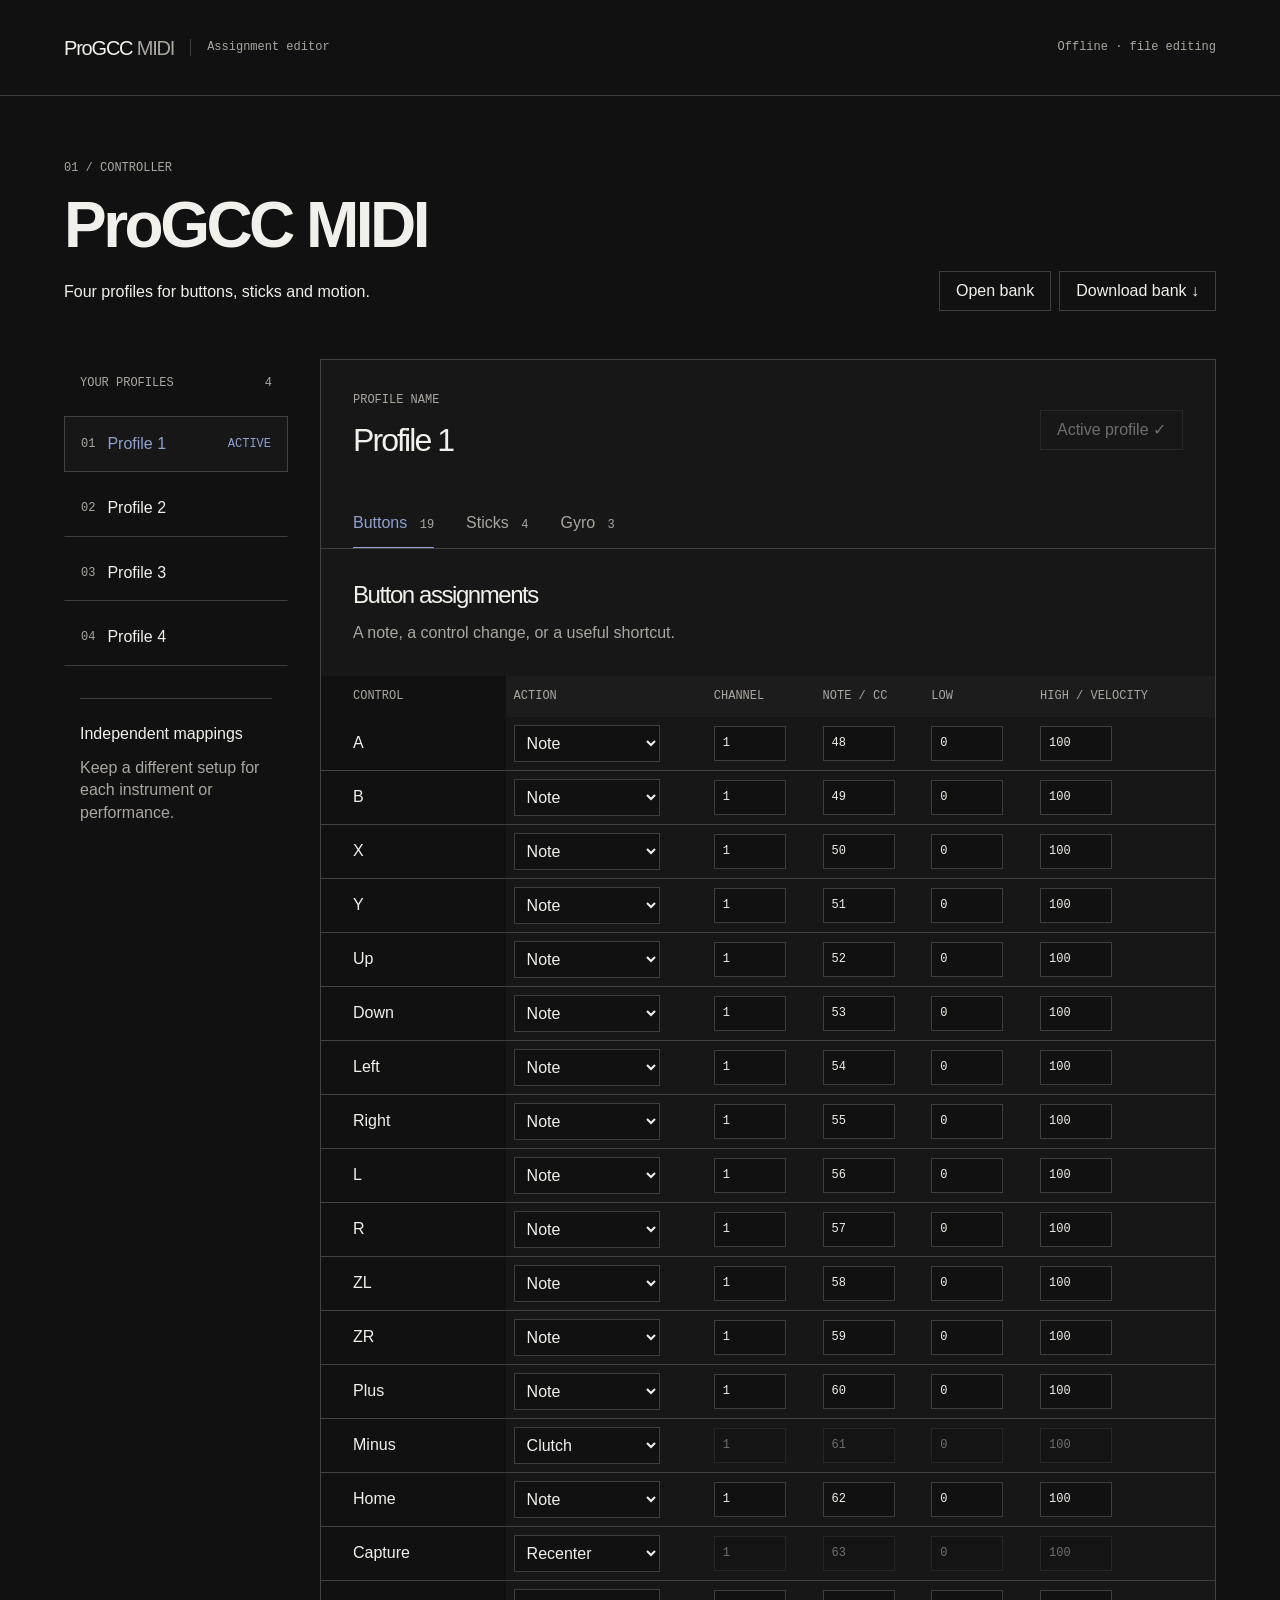
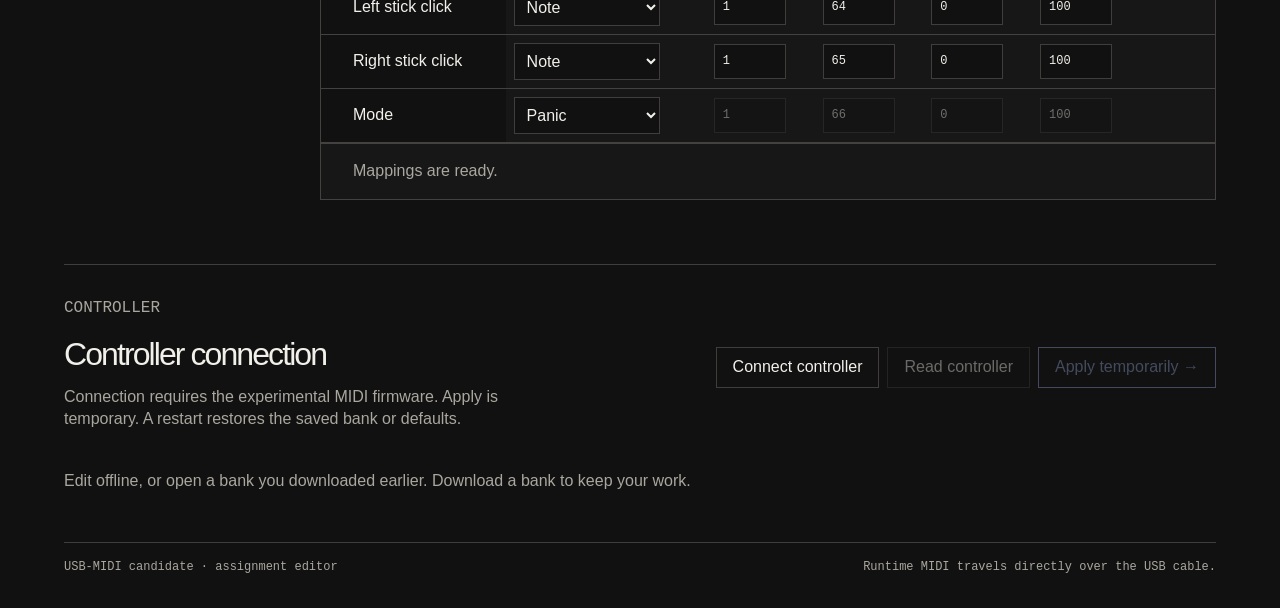
==== progcc-midi/index.html @ e27957c0 "Host ProGCC MIDI editor from Misc" ====
<!doctype html>
<html lang="en">
<head>
  <meta charset="utf-8"><meta name="viewport" content="width=device-width,initial-scale=1">
  <title>ProGCC MIDI — Assignment editor</title>
  <link rel="stylesheet" href="style.css">
</head>
<body>
  <header><div class="brand"><strong>ProGCC <span>MIDI</span></strong><small>Assignment editor</small></div><span id="connection" class="badge">Offline · file editing</span></header>
  <main>
    <section class="intro"><div><p class="eyebrow">01 / Controller</p><h1>ProGCC MIDI</h1><p>Four profiles for buttons, sticks and motion.</p></div><div class="file-actions"><button id="import">Open bank</button><button id="export">Download bank <span aria-hidden="true">↓</span></button><input id="file" type="file" accept=".pmid" hidden></div></section>
    <div class="workspace">
      <aside><div class="aside-title">YOUR PROFILES <span>4</span></div><nav id="profiles" aria-label="Profiles"></nav><div class="aside-note"><span class="dot"></span><strong>Independent mappings</strong><p>Keep a different setup for each instrument or performance.</p></div></aside>
      <section class="panel">
        <div class="profile-head"><div><label for="profile-name">PROFILE NAME</label><input id="profile-name" maxlength="24" aria-label="Profile name"></div><button id="make-active">Use this profile</button></div>
        <div class="tabs" role="tablist" aria-label="Input group"><button role="tab" data-tab="buttons" aria-selected="true">Buttons <span>19</span></button><button role="tab" data-tab="sticks" aria-selected="false">Sticks <span>4</span></button><button role="tab" data-tab="gyro" aria-selected="false">Gyro <span>3</span></button></div>
        <div class="group-intro"><h2 id="group-title">Button assignments</h2><p id="group-description">A note, a control change, or a useful shortcut.</p></div>
        <div id="controls"></div>
        <div class="validation" id="validation" role="status">Mappings are ready.</div>
      </section>
    </div>
    <section class="controller"><div><p class="eyebrow">CONTROLLER</p><h2>Controller connection</h2><p>Connection requires the experimental MIDI firmware. Apply is temporary. A restart restores the saved bank or defaults.</p></div><div class="device-actions"><button id="connect">Connect controller</button><button id="disconnect" hidden>Disconnect</button><button id="read" disabled>Read controller</button><button class="primary" id="apply" disabled>Apply temporarily <span aria-hidden="true">→</span></button></div></section>
    <p id="status" class="status" role="status" aria-live="polite">Edit offline, or open a bank you downloaded earlier. Download a bank to keep your work.</p>
    <footer><span>USB-MIDI candidate · assignment editor</span><span>Runtime MIDI travels directly over the USB cable.</span></footer>
  </main>
  <script type="module" src="app.mjs"></script>
</body>
</html>
---- progcc-midi/style.css ----
/* Wes Langill website style reference, 29 Sep 2026. Four colors only. */
:root{color-scheme:dark;--ink:#111111;--paper:#F2F0EA;--quiet:#AAA79F;--signal:#90A1CF;--rule:rgba(242,240,234,.2);--panel:rgba(242,240,234,.025);--mono:"Courier New",monospace}
*{box-sizing:border-box}body{margin:0;background:var(--ink);color:var(--paper);font:16px/1.4 Arial,sans-serif}header{min-height:96px;border-bottom:1px solid var(--rule);display:flex;align-items:center;justify-content:space-between;padding:24px 64px;gap:24px}.brand{display:flex;align-items:center;gap:16px}.brand strong{font-size:20px;font-weight:500;letter-spacing:-.06em}.brand strong span{color:var(--quiet)}.brand small,.badge{font:12px/1.4 var(--mono);color:var(--quiet)}.brand small{border-left:1px solid var(--rule);padding-left:16px}.badge{padding:8px 0;white-space:nowrap}.mark{display:none}main{max-width:1536px;margin:auto;padding:64px 64px 32px}.intro{display:flex;justify-content:space-between;align-items:flex-end;margin-bottom:48px;gap:32px}.eyebrow{color:var(--quiet);font:12px/1.4 var(--mono);letter-spacing:0;text-transform:uppercase;margin:0 0 16px}h1{font-size:64px;letter-spacing:-.055em;line-height:1;font-weight:700;margin:0 0 24px}p{color:var(--quiet);margin:8px 0}.intro>div>p:last-child{color:var(--paper)}button{font:16px/1.4 Arial,sans-serif;cursor:pointer;color:var(--paper);background:transparent;border:1px solid var(--rule);border-radius:0;padding:8px 16px;white-space:nowrap}button:hover:not(:disabled){border-color:var(--signal);color:var(--signal);background:var(--panel)}button:disabled{cursor:default;opacity:.4}.file-actions,.device-actions{display:flex;gap:8px;flex-wrap:wrap}.workspace{display:grid;grid-template-columns:224px minmax(0,1fr);gap:32px}aside{padding-top:16px}.aside-title{font:12px/1.4 var(--mono);letter-spacing:0;color:var(--quiet);display:flex;justify-content:space-between;padding:0 16px;margin-bottom:24px}.aside-title span{color:var(--quiet)}#profiles{display:grid;gap:8px}#profiles button{display:flex;align-items:center;gap:12px;text-align:left;padding:16px;border:1px solid transparent;border-bottom-color:var(--rule);min-width:0}#profiles button.selected{background:var(--panel);border-color:var(--rule);color:var(--signal)}.profile-number{font:12px/1.4 var(--mono);color:var(--quiet)}#profiles .name{flex:1;min-width:0;overflow:hidden;text-overflow:ellipsis}.active-mark{font:12px/1.4 var(--mono);color:var(--signal);background:none;border-radius:0;padding:0}.aside-note{border-top:1px solid var(--rule);margin:32px 16px;padding-top:24px}.aside-note strong{font-weight:400}.aside-note p{margin:12px 0}.dot{display:none}.panel{background:var(--panel);border:1px solid var(--rule);border-radius:0;overflow:hidden;min-width:0}.profile-head{display:flex;align-items:center;justify-content:space-between;padding:32px;gap:24px}.profile-head label{display:block;font:12px/1.4 var(--mono);letter-spacing:0;color:var(--quiet);margin-bottom:12px}.profile-head input{font:500 32px/1.2 Arial,sans-serif;letter-spacing:-.06em;background:transparent;border:0;border-bottom:1px solid transparent;width:100%;max-width:320px;border-radius:0;padding:0 0 8px}.profile-head input:focus{border-bottom-color:var(--signal);outline:0}.tabs{display:flex;border-bottom:1px solid var(--rule);padding:0 32px;gap:32px}.tabs button{background:none;border:0;border-bottom:1px solid transparent;border-radius:0;padding:12px 0;color:var(--quiet)}.tabs button[aria-selected=true]{color:var(--signal);border-color:var(--signal)}.tabs span{font:12px/1.4 var(--mono);margin-left:8px;color:var(--quiet)}.group-intro{padding:32px 32px 24px}h2{font-size:24px;line-height:1.2;margin:0 0 12px;font-weight:500;letter-spacing:-.06em}.group-intro p{font-size:16px}.table-wrap{overflow-x:auto}table{border-collapse:collapse;width:100%;text-align:left;font-size:16px}th{font:12px/1.4 var(--mono);letter-spacing:0;text-transform:uppercase;color:var(--quiet);background:rgba(242,240,234,.025);padding:12px 8px;white-space:nowrap}td{padding:8px;border-bottom:1px solid var(--rule)}td:first-child,th:first-child{padding-left:32px;position:sticky;left:0;z-index:1;background:var(--ink)}td:first-child{min-width:128px;font-weight:400}td:last-child,th:last-child{padding-right:32px}input,select{font:16px/1.4 Arial,sans-serif;color:var(--paper);background:var(--ink);border:1px solid var(--rule);border-radius:0;padding:8px;max-width:100%}input[type=number]{font:12px/1.4 var(--mono);width:96px}#controls .table-wrap:first-child input[type=number]{width:72px}select{min-width:112px}input:disabled,select:disabled{opacity:.4}input[type=checkbox]{accent-color:var(--signal);width:16px;height:16px;margin:8px}.validation{font-size:16px;padding:16px 32px;color:var(--quiet);background:transparent;border-top:1px solid var(--rule);min-height:56px}.validation.error{background:rgba(242,240,234,.05);border-top-color:var(--signal);color:var(--paper)}.motion-title{margin:32px 32px 16px;font:12px/1.4 var(--mono);text-transform:uppercase;color:var(--quiet)}.controller{display:flex;justify-content:space-between;align-items:center;gap:32px;border-top:1px solid var(--rule);margin-top:64px;padding-top:32px}.controller p{font-size:16px;max-width:480px}.controller h2{font-size:32px}.primary{background:transparent;color:var(--signal);border-color:var(--signal);font-weight:400}.primary:hover:not(:disabled){background:var(--signal);color:var(--ink);border-color:var(--signal)}.status{min-height:48px;font-size:16px;padding-top:24px}.status.error{color:var(--paper)}footer{margin-top:48px;padding-top:16px;border-top:1px solid var(--rule);display:flex;justify-content:space-between;font:12px/1.4 var(--mono);color:var(--quiet);gap:24px}:focus-visible{outline:2px solid var(--signal);outline-offset:4px}[hidden]{display:none!important}img,video{filter:saturate(.1)}img:hover,img:focus,video:hover,video:focus{filter:saturate(1)}
@media(max-width:1200px){header{padding:24px 32px}main{padding:48px 32px 24px}.workspace{grid-template-columns:192px minmax(0,1fr);gap:24px}.controller{align-items:flex-start;flex-direction:column;gap:24px}.brand small{display:none}}
@media(max-width:720px){header{padding:16px;min-height:96px;align-items:flex-start;flex-direction:column;gap:12px}main{padding:48px 16px 24px}h1{font-size:48px}.intro{align-items:flex-start;flex-direction:column;gap:24px;margin-bottom:48px}.workspace{display:block}aside{margin-bottom:48px}#profiles{grid-template-columns:repeat(2,minmax(0,1fr))}#profiles button{align-items:flex-start;flex-wrap:wrap;gap:8px}.profile-number{flex-basis:100%}#profiles .name{flex-basis:100%}.aside-note{display:none}.profile-head{padding:24px 16px;align-items:flex-start;flex-direction:column;gap:16px}.tabs{padding:0 16px;gap:24px}.group-intro{padding:24px 16px}td:first-child,th:first-child{padding-left:16px}td:last-child,th:last-child{padding-right:16px}.validation{padding:16px}.motion-title{margin:32px 16px 16px}.controller{margin-top:48px;padding-top:24px}.device-actions button{flex:1}.status{padding-top:24px}footer{margin-top:48px;flex-direction:column;gap:12px}}
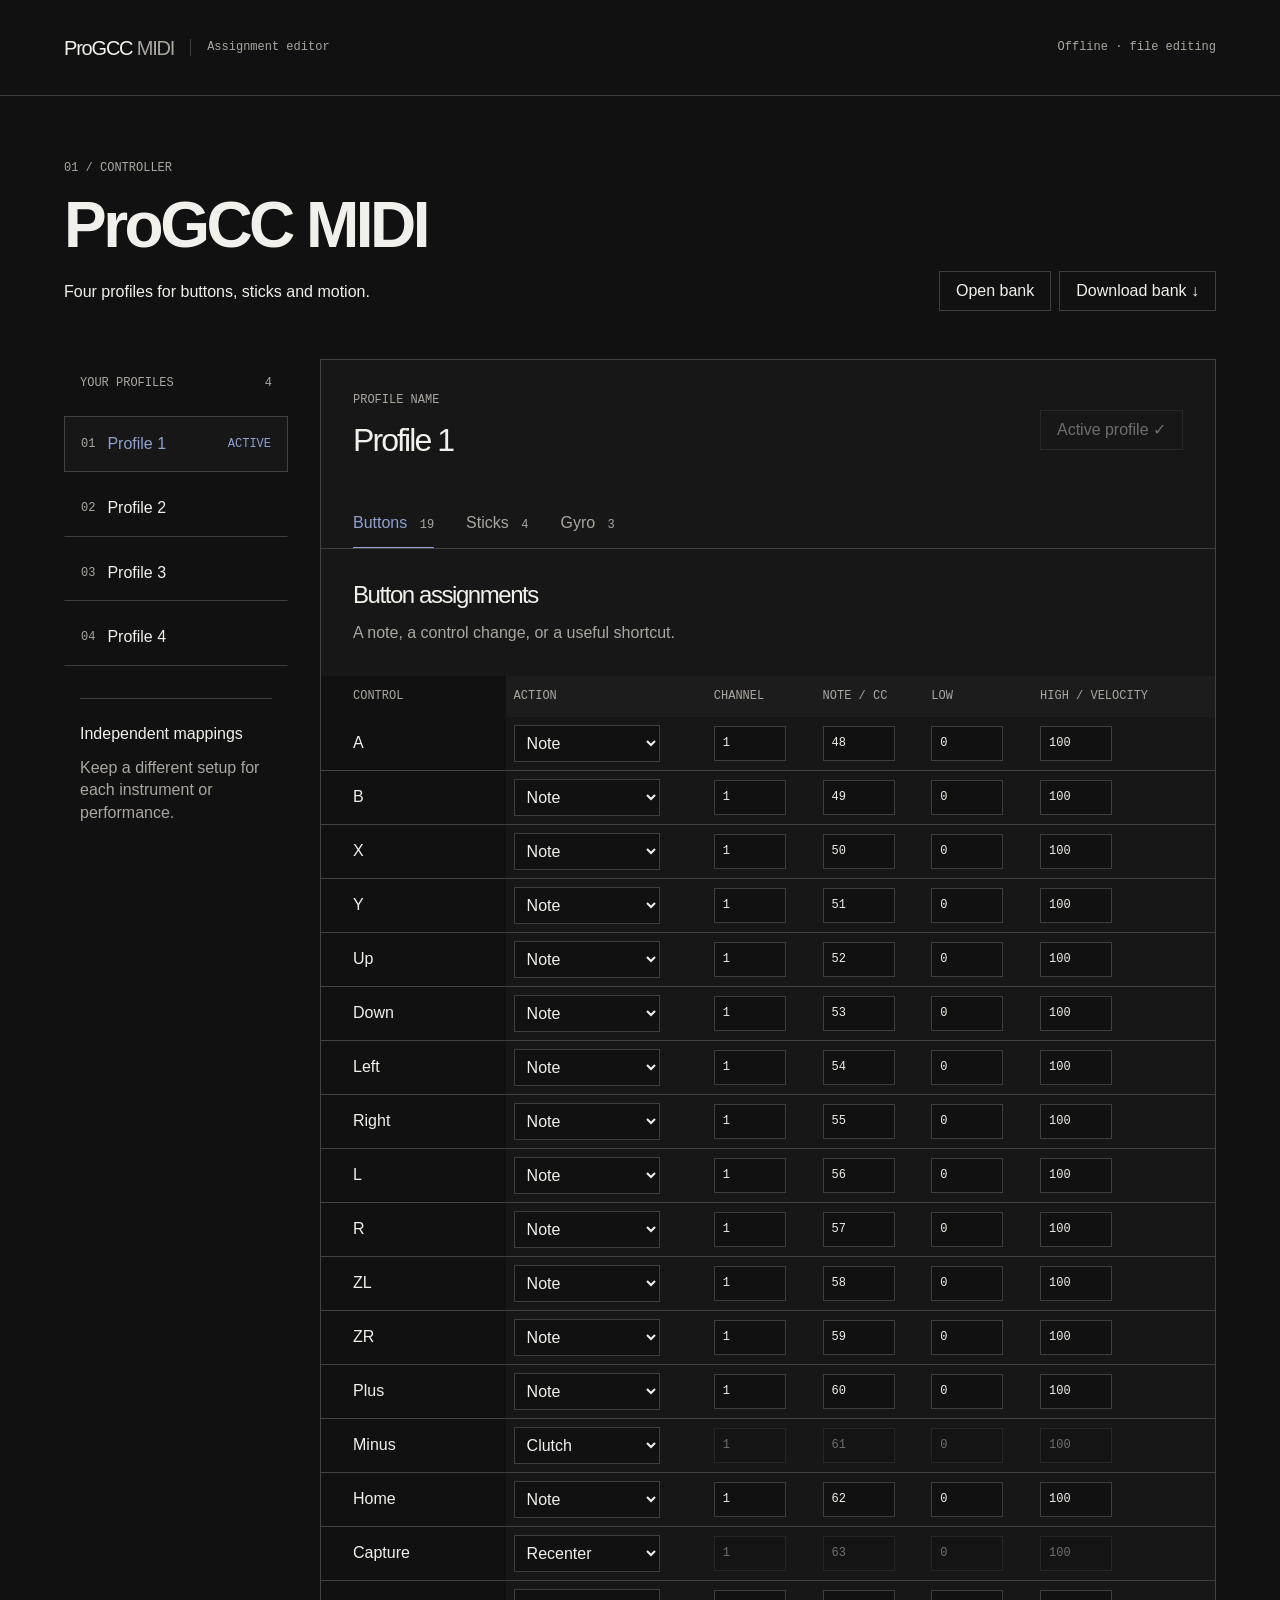
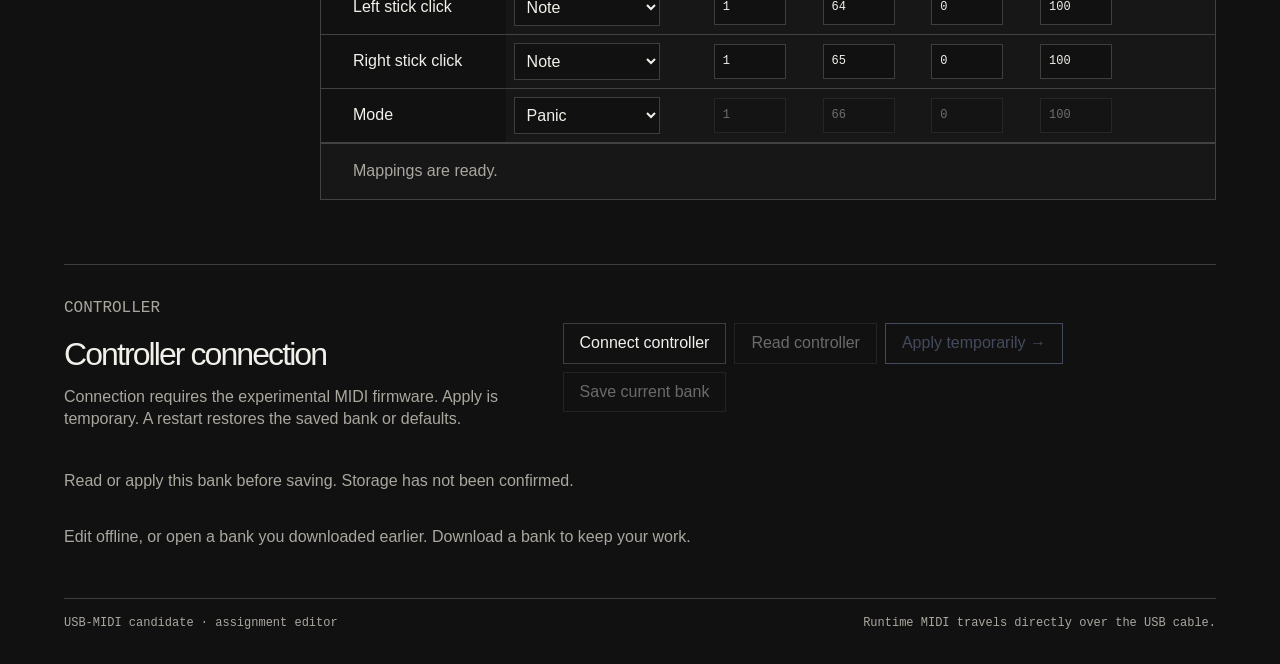
==== commit d13a2d2d: "Add deliberate Save control to hosted MIDI editor" ====
--- a/progcc-midi/index.html
+++ b/progcc-midi/index.html
@@ -19,7 +19,8 @@
         <div class="validation" id="validation" role="status">Mappings are ready.</div>
       </section>
     </div>
-    <section class="controller"><div><p class="eyebrow">CONTROLLER</p><h2>Controller connection</h2><p>Connection requires the experimental MIDI firmware. Apply is temporary. A restart restores the saved bank or defaults.</p></div><div class="device-actions"><button id="connect">Connect controller</button><button id="disconnect" hidden>Disconnect</button><button id="read" disabled>Read controller</button><button class="primary" id="apply" disabled>Apply temporarily <span aria-hidden="true">→</span></button></div></section>
+    <section class="controller"><div><p class="eyebrow">CONTROLLER</p><h2>Controller connection</h2><p>Connection requires the experimental MIDI firmware. Apply is temporary. A restart restores the saved bank or defaults.</p></div><div class="device-actions"><button id="connect">Connect controller</button><button id="disconnect" hidden>Disconnect</button><button id="read" disabled>Read controller</button><button class="primary" id="apply" disabled>Apply temporarily <span aria-hidden="true">→</span></button><button id="save" disabled aria-describedby="bank-state">Save current bank</button></div></section>
+    <p id="bank-state" class="status" role="status" aria-live="polite">Read or apply this bank before saving. Storage has not been confirmed.</p>
     <p id="status" class="status" role="status" aria-live="polite">Edit offline, or open a bank you downloaded earlier. Download a bank to keep your work.</p>
     <footer><span>USB-MIDI candidate · assignment editor</span><span>Runtime MIDI travels directly over the USB cable.</span></footer>
   </main>
